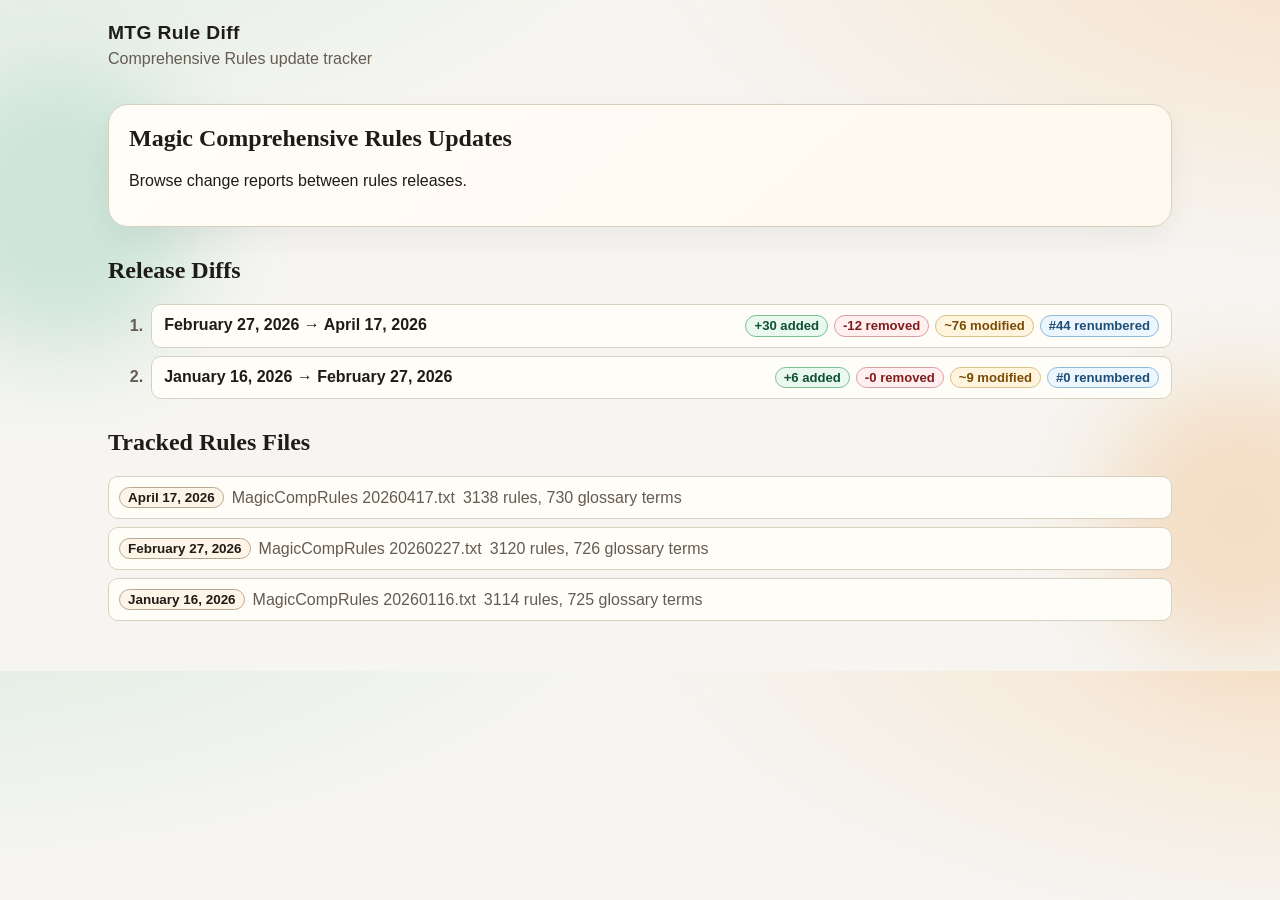
==== html/index.html @ 4507c77b "Slop" ====
<!doctype html>
<html lang="en">
  <head>
    <meta charset="utf-8" />
    <meta name="viewport" content="width=device-width, initial-scale=1" />
    <title>MTG Rule Diff</title>
    <link rel="stylesheet" href="assets/styles.css" />
  </head>
  <body>
    <div class="bg-orb orb-a"></div>
    <div class="bg-orb orb-b"></div>
    <header class="site-header">
      <a class="brand" href="index.html">MTG Rule Diff</a>
      <p class="subtitle">Comprehensive Rules update tracker</p>
    </header>
    <main class="container">
      
    <section class="hero">
      <h1>Magic Comprehensive Rules Updates</h1>
      <p>
        Browse change reports between rules releases.
      </p>
    </section>

    <section>
      <h2>Release Diffs</h2>
      <ol class="timeline">
        <li class="timeline-item">
              <a class="timeline-link" href="releases/20260227_to_20260417.html">
                <span class="timeline-dates">February 27, 2026 → April 17, 2026</span>
                <span class="timeline-stats">
                  <span class="count-pill added">+30 added</span>
                  <span class="count-pill removed">-12 removed</span>
                  <span class="count-pill modified">~76 modified</span>
                  <span class="count-pill renumbered">#44 renumbered</span>
                </span>
              </a>
            </li> <li class="timeline-item">
              <a class="timeline-link" href="releases/20260116_to_20260227.html">
                <span class="timeline-dates">January 16, 2026 → February 27, 2026</span>
                <span class="timeline-stats">
                  <span class="count-pill added">+6 added</span>
                  <span class="count-pill removed">-0 removed</span>
                  <span class="count-pill modified">~9 modified</span>
                  <span class="count-pill renumbered">#0 renumbered</span>
                </span>
              </a>
            </li>
      </ol>
    </section>

    <section>
      <h2>Tracked Rules Files</h2>
      <ul class="release-list">
        <li>
              <span class="pill">April 17, 2026</span>
              <span class="muted">MagicCompRules 20260417.txt</span>
              <span class="muted">3138 rules, 730 glossary terms</span>
            </li> <li>
              <span class="pill">February 27, 2026</span>
              <span class="muted">MagicCompRules 20260227.txt</span>
              <span class="muted">3120 rules, 726 glossary terms</span>
            </li> <li>
              <span class="pill">January 16, 2026</span>
              <span class="muted">MagicCompRules 20260116.txt</span>
              <span class="muted">3114 rules, 725 glossary terms</span>
            </li>
      </ul>
    </section>
    
    </main>
  </body>
</html>
---- html/assets/styles.css ----
:root {
  --bg: #f6f5f1;
  --paper: #fffdf8;
  --ink: #1f1b16;
  --muted: #655b4f;
  --line: #d8cfbf;
  --accent: #0f766e;
  --accent-2: #b45309;
  --good: #166534;
  --bad: #991b1b;
  --radius: 16px;
}

* { box-sizing: border-box; }
body {
  margin: 0;
  font-family: "Avenir Next", "Gill Sans", "Trebuchet MS", sans-serif;
  color: var(--ink);
  background:
    radial-gradient(1200px 500px at -10% -20%, #d8eadf 0%, transparent 65%),
    radial-gradient(1100px 480px at 110% -10%, #f7dfc6 0%, transparent 70%),
    var(--bg);
}

.bg-orb {
  position: fixed;
  width: 280px;
  height: 280px;
  border-radius: 50%;
  filter: blur(45px);
  z-index: -1;
  opacity: 0.35;
}
.orb-a { top: 8%; left: -80px; background: #82c7ae; }
.orb-b { top: 42%; right: -100px; background: #f1b67a; }

.site-header {
  max-width: 1100px;
  margin: 0 auto;
  padding: 22px 18px 8px;
}
.brand {
  text-decoration: none;
  color: var(--ink);
  font-weight: 800;
  font-size: 1.2rem;
  letter-spacing: 0.02em;
}
.subtitle { color: var(--muted); margin-top: 6px; }

.container {
  max-width: 1100px;
  margin: 0 auto;
  padding: 12px 18px 50px;
}

.hero {
  background: linear-gradient(140deg, #fffdf8, #fff8ee);
  border: 1px solid var(--line);
  border-radius: calc(var(--radius) + 4px);
  padding: 20px;
  margin-bottom: 24px;
  box-shadow: 0 12px 30px rgba(0, 0, 0, 0.05);
}

h1, h2, h3, h4 {
  font-family: "Palatino", "Book Antiqua", "Times New Roman", serif;
  margin-top: 0;
}
h2 { margin-top: 30px; }

.muted { color: var(--muted); }

.stat-grid {
  display: grid;
  grid-template-columns: repeat(auto-fit, minmax(140px, 1fr));
  gap: 10px;
  margin-top: 12px;
}
.stat-card {
  background: var(--paper);
  border: 1px solid var(--line);
  border-radius: 12px;
  padding: 10px;
}
.stat-label { color: var(--muted); font-size: 0.88rem; }
.stat-value { font-size: 1.5rem; font-weight: 750; }

.timeline {
  list-style: none;
  counter-reset: diffindex;
  margin: 0;
  padding-left: 0;
  display: flex;
  flex-direction: column;
  gap: 8px;
}
.timeline-item {
  counter-increment: diffindex;
  margin: 0;
  display: grid;
  grid-template-columns: 2.2rem 1fr;
  gap: 8px;
  align-items: center;
}
.timeline-item::before {
  content: counter(diffindex) ".";
  color: var(--muted);
  font-weight: 700;
  font-variant-numeric: tabular-nums;
  text-align: right;
}
.timeline-link {
  display: flex;
  justify-content: space-between;
  gap: 10px;
  align-items: baseline;
  text-decoration: none;
  color: inherit;
  background: var(--paper);
  border: 1px solid var(--line);
  border-radius: 10px;
  padding: 10px 12px;
  width: 100%;
}
.timeline-link:hover {
  background: #fff9ef;
}
.timeline-dates {
  font-weight: 700;
}
.timeline-stats {
  display: flex;
  flex-wrap: wrap;
  gap: 6px;
  font-size: 0.9rem;
  justify-content: flex-end;
}

.count-pill {
  display: inline-flex;
  align-items: center;
  border: 1px solid #c9bc9f;
  border-radius: 999px;
  padding: 2px 8px;
  font-size: 0.82rem;
  font-weight: 700;
  line-height: 1.2;
  white-space: nowrap;
}
.count-pill.added {
  border-color: #7cbf93;
  background: #eaf9ef;
  color: #0f5132;
}
.count-pill.removed {
  border-color: #d7a0a0;
  background: #ffefef;
  color: #7f1d1d;
}
.count-pill.modified {
  border-color: #d9c089;
  background: #fff5df;
  color: #7a4b03;
}
.count-pill.renumbered {
  border-color: #8fb9d9;
  background: #ecf6ff;
  color: #1f4d76;
}

.release-list {
  list-style: none;
  margin: 0;
  padding: 0;
  display: flex;
  flex-direction: column;
  gap: 8px;
}
.release-list li {
  display: flex;
  flex-wrap: wrap;
  gap: 8px;
  align-items: center;
  background: var(--paper);
  border: 1px solid var(--line);
  border-radius: 10px;
  padding: 10px;
}

.rule-detail {
  border: 1px solid var(--line);
  background: var(--paper);
  border-radius: 12px;
  padding: 8px 12px;
  margin: 10px 0;
}
.rule-detail summary {
  cursor: pointer;
  font-weight: 650;
}
.arrow { margin: 0 5px; color: var(--muted); }

.pill {
  display: inline-block;
  border: 1px solid #b6a98f;
  background: #fef5e8;
  border-radius: 999px;
  padding: 2px 8px;
  font-size: 0.84rem;
  font-weight: 700;
}
.pill.added { border-color: #7cbf93; background: #eaf9ef; color: #0f5132; }
.pill.removed { border-color: #d7a0a0; background: #ffefef; color: #7f1d1d; }

.diff-grid {
  display: grid;
  grid-template-columns: 1fr 1fr;
  gap: 12px;
  margin-top: 10px;
}
.rule-text {
  margin: 0;
  line-height: 1.55;
  padding: 10px;
  border: 1px dashed var(--line);
  border-radius: 10px;
  background: #fff;
}

.tok-ins {
  background: #d8f6df;
  border-radius: 4px;
  box-decoration-break: clone;
}
.tok-del {
  background: #ffdede;
  border-radius: 4px;
  text-decoration: line-through;
  box-decoration-break: clone;
}

@media (max-width: 820px) {
  .diff-grid { grid-template-columns: 1fr; }
  .timeline-link { flex-direction: column; align-items: flex-start; }
  .timeline-stats { justify-content: flex-start; }
  .site-header { padding: 18px 14px 6px; }
  .container { padding: 10px 14px 40px; }
}
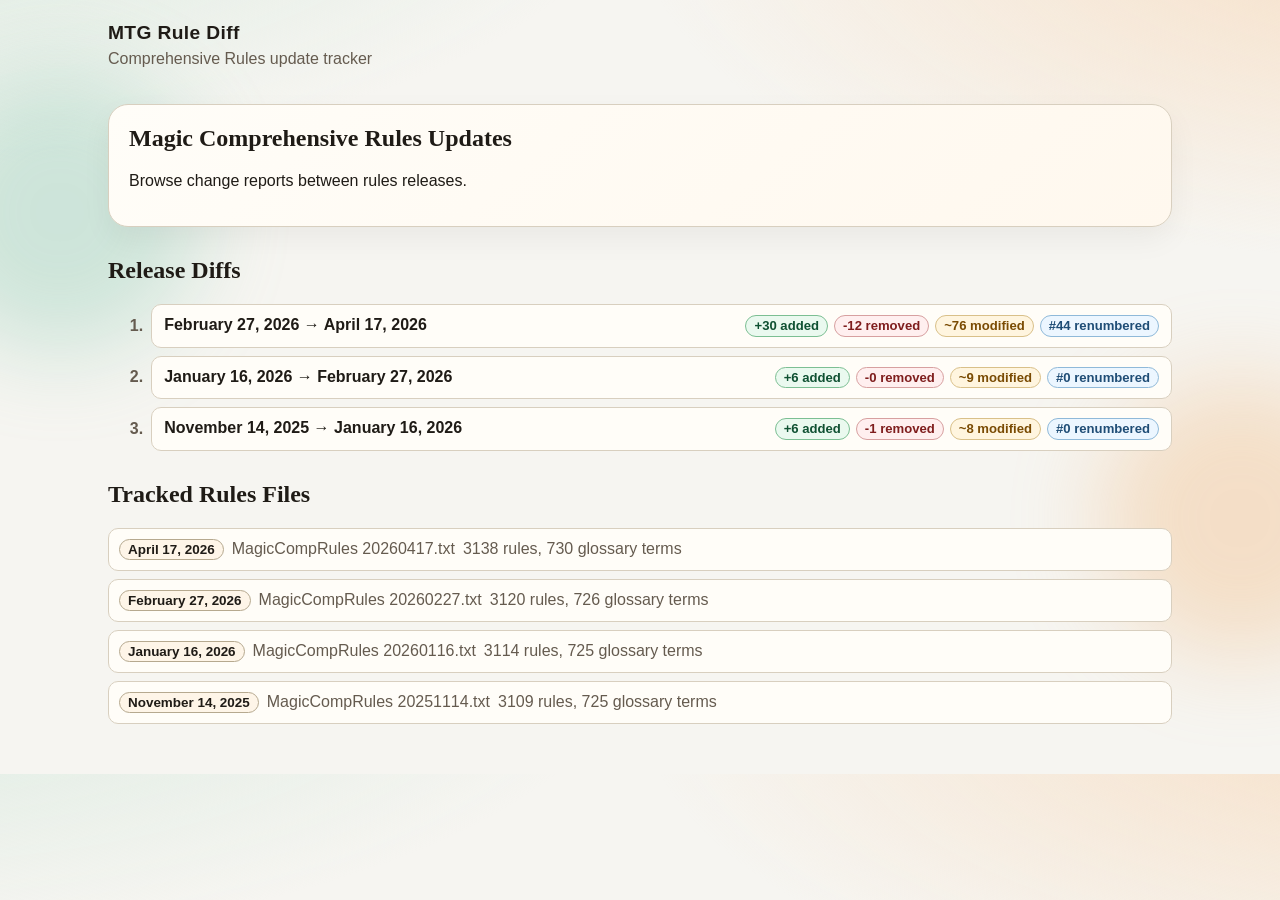
==== commit 08c24f92: "More slop" ====
--- a/html/index.html
+++ b/html/index.html
@@ -45,6 +45,16 @@
                   <span class="count-pill renumbered">#0 renumbered</span>
                 </span>
               </a>
+            </li> <li class="timeline-item">
+              <a class="timeline-link" href="releases/20251114_to_20260116.html">
+                <span class="timeline-dates">November 14, 2025 → January 16, 2026</span>
+                <span class="timeline-stats">
+                  <span class="count-pill added">+6 added</span>
+                  <span class="count-pill removed">-1 removed</span>
+                  <span class="count-pill modified">~8 modified</span>
+                  <span class="count-pill renumbered">#0 renumbered</span>
+                </span>
+              </a>
             </li>
       </ol>
     </section>
@@ -64,6 +74,10 @@
               <span class="pill">January 16, 2026</span>
               <span class="muted">MagicCompRules 20260116.txt</span>
               <span class="muted">3114 rules, 725 glossary terms</span>
+            </li> <li>
+              <span class="pill">November 14, 2025</span>
+              <span class="muted">MagicCompRules 20251114.txt</span>
+              <span class="muted">3109 rules, 725 glossary terms</span>
             </li>
       </ul>
     </section>
--- a/html/assets/styles.css
+++ b/html/assets/styles.css
@@ -247,3 +247,154 @@
   .site-header { padding: 18px 14px 6px; }
   .container { padding: 10px 14px 40px; }
 }
+
+/* ── Document view ─────────────────────────────────────────────────────────── */
+
+.change-nav {
+  background: var(--paper);
+  border: 1px solid var(--line);
+  border-radius: 12px;
+  padding: 12px 14px;
+  margin-bottom: 20px;
+}
+.change-nav-title {
+  font-size: 0.8rem;
+  font-weight: 700;
+  color: var(--muted);
+  margin-bottom: 8px;
+  text-transform: uppercase;
+  letter-spacing: 0.06em;
+}
+.change-nav-links {
+  display: flex;
+  flex-wrap: wrap;
+  gap: 5px;
+  max-height: 180px;
+  overflow-y: auto;
+}
+.change-nav-links a { text-decoration: none; }
+
+.doc-view {
+  display: flex;
+  flex-direction: column;
+  gap: 3px;
+}
+
+/* Collapsed unchanged group */
+.unchanged-group {
+  border: none;
+  background: transparent;
+  padding: 0;
+  margin: 0;
+}
+.unchanged-group > summary {
+  cursor: pointer;
+  list-style: none;
+  display: flex;
+  align-items: center;
+  gap: 8px;
+  padding: 5px 10px;
+  border-radius: 8px;
+  border: 1px dashed #c9c0af;
+  color: var(--muted);
+  font-size: 0.84rem;
+  user-select: none;
+  transition: background 0.15s;
+}
+.unchanged-group > summary::-webkit-details-marker { display: none; }
+.unchanged-group > summary::marker { display: none; }
+.unchanged-group > summary:hover { background: #f0ece4; }
+.expand-chevron {
+  display: inline-block;
+  font-style: normal;
+  font-size: 1rem;
+  line-height: 1;
+  transition: transform 0.18s;
+  flex-shrink: 0;
+}
+.unchanged-group[open] > summary .expand-chevron { transform: rotate(90deg); }
+.range-hint {
+  font-family: "Menlo", "Monaco", monospace;
+  font-size: 0.76rem;
+  opacity: 0.65;
+  margin-left: auto;
+}
+.unchanged-rules-list {
+  border-left: 2px solid #d8cfbf;
+  margin-left: 18px;
+  padding: 4px 0;
+}
+.doc-rule.unchanged {
+  display: grid;
+  grid-template-columns: 7ch 1fr;
+  gap: 10px;
+  padding: 3px 12px;
+  font-size: 0.87rem;
+  line-height: 1.5;
+}
+
+/* Changed rule cards */
+.doc-rule.modified,
+.doc-rule.added,
+.doc-rule.removed,
+.doc-rule.renumbered,
+.doc-rule.renumbered-and-modified {
+  border-radius: 10px;
+  border: 1px solid;
+  padding: 12px 14px;
+  margin: 6px 0;
+}
+.doc-rule.modified { background: #fffdf5; border-color: #e6cc88; }
+.doc-rule.added    { background: #f0faf3; border-color: #7cbf93; }
+.doc-rule.removed  { background: #fff5f5; border-color: #d7a0a0; }
+.doc-rule.renumbered              { background: #f0f6ff; border-color: #8fb9d9; }
+.doc-rule.renumbered-and-modified { background: #f8f0ff; border-color: #c4a0d9; }
+
+.rule-header {
+  display: flex;
+  align-items: center;
+  gap: 6px;
+  margin-bottom: 10px;
+  flex-wrap: wrap;
+}
+.doc-rule-num {
+  font-weight: 700;
+  font-family: "Menlo", "Monaco", monospace;
+  font-size: 0.88rem;
+  color: var(--muted);
+  white-space: nowrap;
+}
+.doc-rule-num.modified           { color: #7a4b03; }
+.doc-rule-num.added              { color: #0f5132; }
+.doc-rule-num.removed            { color: #7f1d1d; }
+.doc-rule-num.renumbered         { color: #1f4d76; }
+.doc-rule-num.renumbered-and-modified { color: #4b1d7a; }
+
+.change-badge {
+  display: inline-flex;
+  align-items: center;
+  border-radius: 999px;
+  padding: 1px 8px;
+  font-size: 0.75rem;
+  font-weight: 700;
+  letter-spacing: 0.01em;
+}
+.change-badge.modified           { background: #fff5df; color: #7a4b03; border: 1px solid #d9c089; }
+.change-badge.added              { background: #eaf9ef; color: #0f5132; border: 1px solid #7cbf93; }
+.change-badge.removed            { background: #ffefef; color: #7f1d1d; border: 1px solid #d7a0a0; }
+.change-badge.renumbered         { background: #ecf6ff; color: #1f4d76; border: 1px solid #8fb9d9; }
+.change-badge.renumbered-modified { background: #f5edff; color: #4b1d7a; border: 1px solid #c4a0d9; }
+
+.version-label {
+  font-size: 0.75rem;
+  font-weight: 700;
+  color: var(--muted);
+  margin-bottom: 4px;
+  text-transform: uppercase;
+  letter-spacing: 0.05em;
+}
+.removed-text {
+  opacity: 0.72;
+  text-decoration: line-through;
+  text-decoration-color: #d7a0a0;
+}
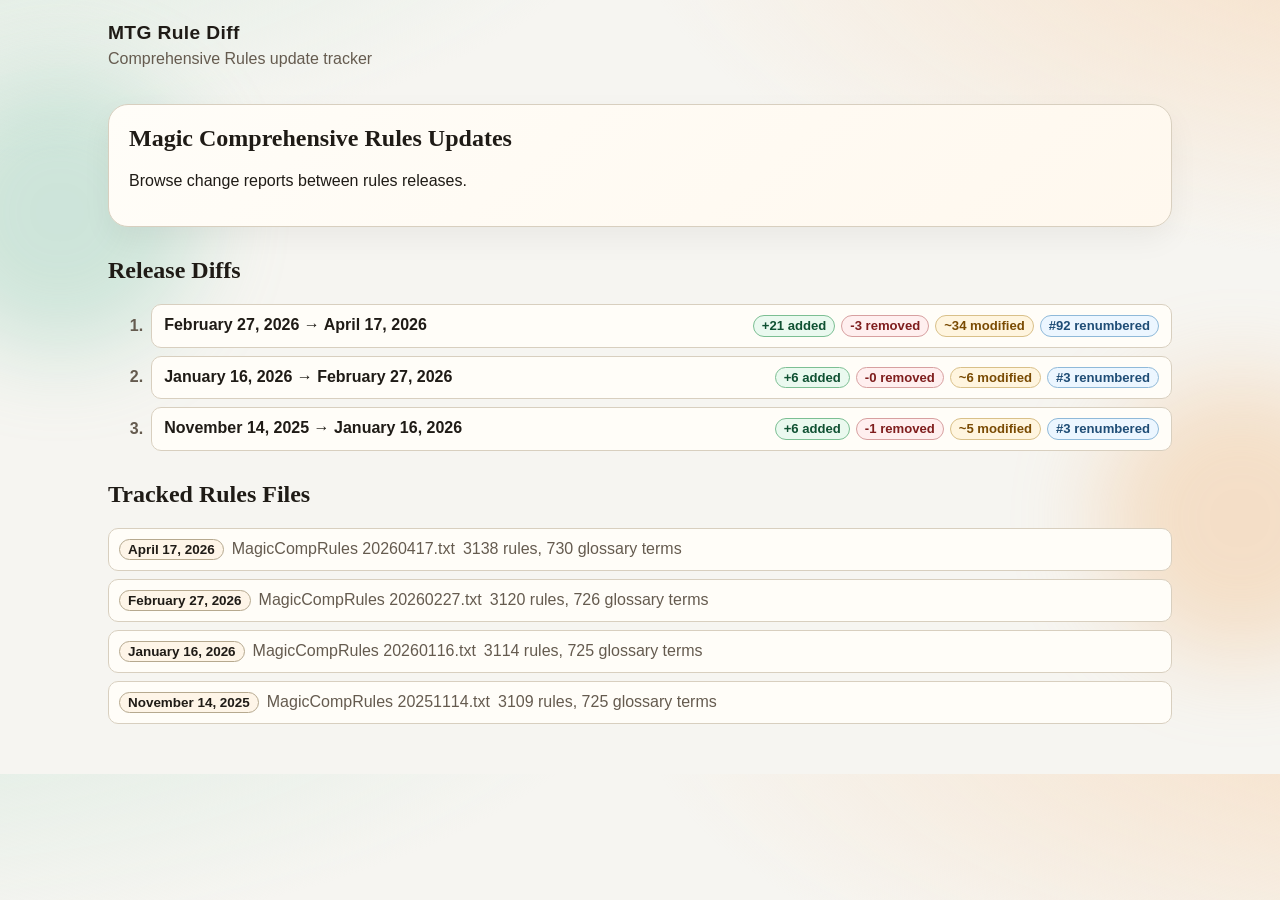
==== commit 79020805: "More slop" ====
--- a/html/index.html
+++ b/html/index.html
@@ -29,10 +29,10 @@
               <a class="timeline-link" href="releases/20260227_to_20260417.html">
                 <span class="timeline-dates">February 27, 2026 → April 17, 2026</span>
                 <span class="timeline-stats">
-                  <span class="count-pill added">+30 added</span>
-                  <span class="count-pill removed">-12 removed</span>
-                  <span class="count-pill modified">~76 modified</span>
-                  <span class="count-pill renumbered">#44 renumbered</span>
+                  <span class="count-pill added">+21 added</span>
+                  <span class="count-pill removed">-3 removed</span>
+                  <span class="count-pill modified">~34 modified</span>
+                  <span class="count-pill renumbered">#92 renumbered</span>
                 </span>
               </a>
             </li> <li class="timeline-item">
@@ -41,8 +41,8 @@
                 <span class="timeline-stats">
                   <span class="count-pill added">+6 added</span>
                   <span class="count-pill removed">-0 removed</span>
-                  <span class="count-pill modified">~9 modified</span>
-                  <span class="count-pill renumbered">#0 renumbered</span>
+                  <span class="count-pill modified">~6 modified</span>
+                  <span class="count-pill renumbered">#3 renumbered</span>
                 </span>
               </a>
             </li> <li class="timeline-item">
@@ -51,8 +51,8 @@
                 <span class="timeline-stats">
                   <span class="count-pill added">+6 added</span>
                   <span class="count-pill removed">-1 removed</span>
-                  <span class="count-pill modified">~8 modified</span>
-                  <span class="count-pill renumbered">#0 renumbered</span>
+                  <span class="count-pill modified">~5 modified</span>
+                  <span class="count-pill renumbered">#3 renumbered</span>
                 </span>
               </a>
             </li>
--- a/html/assets/styles.css
+++ b/html/assets/styles.css
@@ -251,11 +251,17 @@
 /* ── Document view ─────────────────────────────────────────────────────────── */
 
 .change-nav {
-  background: var(--paper);
+  position: sticky;
+  top: 0;
+  z-index: 100;
+  background: rgba(255, 253, 248, 0.92);
+  backdrop-filter: blur(10px);
+  -webkit-backdrop-filter: blur(10px);
   border: 1px solid var(--line);
   border-radius: 12px;
   padding: 12px 14px;
   margin-bottom: 20px;
+  box-shadow: 0 4px 16px rgba(0, 0, 0, 0.07);
 }
 .change-nav-title {
   font-size: 0.8rem;
@@ -398,3 +404,50 @@
   text-decoration: line-through;
   text-decoration-color: #d7a0a0;
 }
+
+/* Collapsed renumber group */
+.renumber-group {
+  border: none;
+  background: transparent;
+  padding: 0;
+  margin: 3px 0;
+}
+.renumber-group > summary {
+  cursor: pointer;
+  list-style: none;
+  display: flex;
+  align-items: center;
+  gap: 8px;
+  padding: 5px 10px;
+  border-radius: 8px;
+  border: 1px dashed #8fb9d9;
+  color: #1f4d76;
+  font-size: 0.84rem;
+  user-select: none;
+  transition: background 0.15s;
+  background: #f4f9ff;
+}
+.renumber-group > summary::-webkit-details-marker { display: none; }
+.renumber-group > summary::marker { display: none; }
+.renumber-group > summary:hover { background: #e6f1fb; }
+.renumber-group[open] > summary .expand-chevron { transform: rotate(90deg); }
+.renumber-rules-list {
+  border-left: 2px solid #8fb9d9;
+  margin-left: 18px;
+  padding: 4px 0;
+}
+.doc-renumber-row {
+  display: grid;
+  grid-template-columns: 7ch 1.2rem 7ch 1fr;
+  gap: 6px;
+  align-items: baseline;
+  padding: 3px 12px;
+  font-size: 0.87rem;
+  line-height: 1.5;
+}
+.renumber-row-text {
+  color: var(--muted);
+  white-space: nowrap;
+  overflow: hidden;
+  text-overflow: ellipsis;
+}
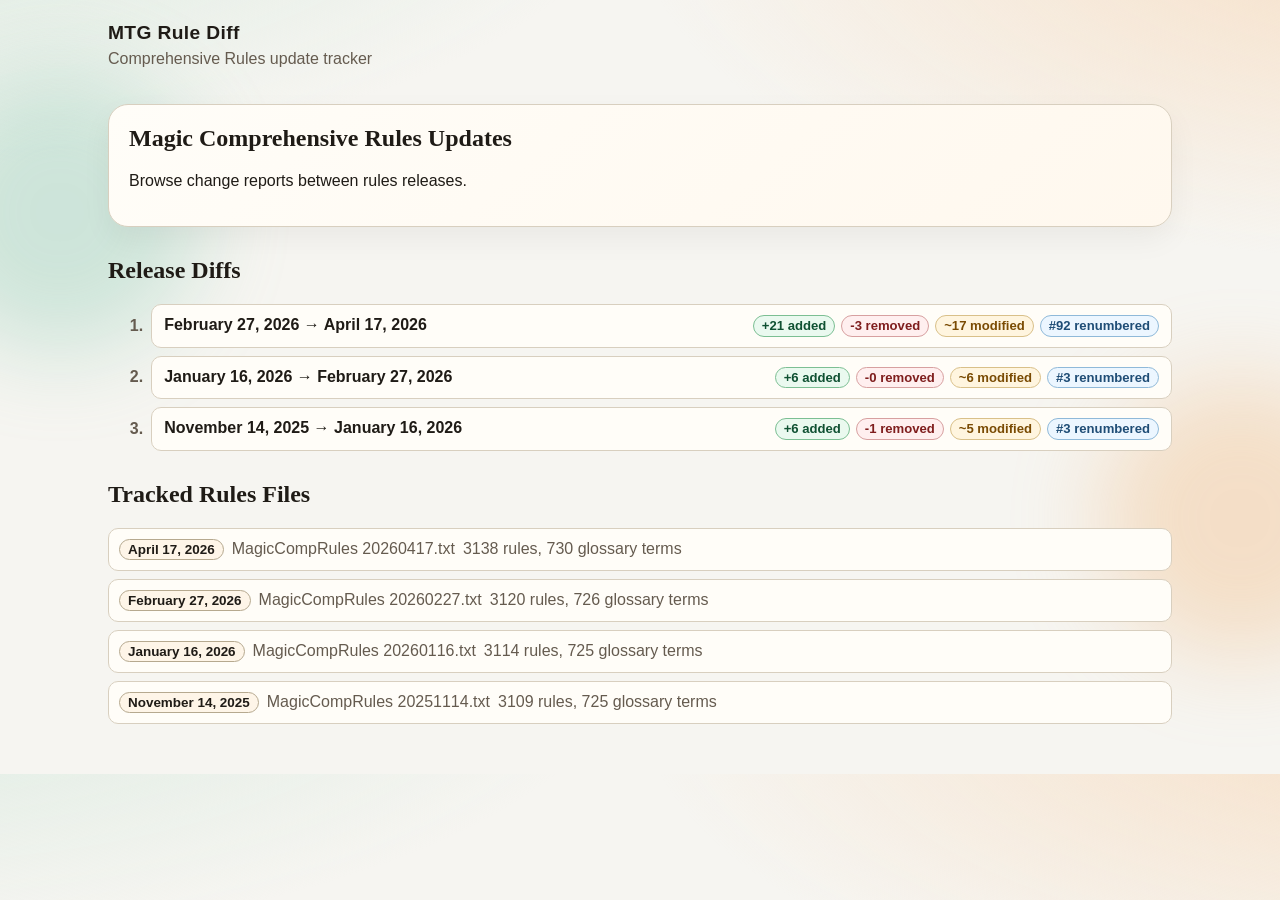
==== commit 478e171d: "More slop" ====
--- a/html/index.html
+++ b/html/index.html
@@ -31,7 +31,7 @@
                 <span class="timeline-stats">
                   <span class="count-pill added">+21 added</span>
                   <span class="count-pill removed">-3 removed</span>
-                  <span class="count-pill modified">~34 modified</span>
+                  <span class="count-pill modified">~17 modified</span>
                   <span class="count-pill renumbered">#92 renumbered</span>
                 </span>
               </a>
--- a/html/assets/styles.css
+++ b/html/assets/styles.css
@@ -438,7 +438,7 @@
 }
 .doc-renumber-row {
   display: grid;
-  grid-template-columns: 7ch 1.2rem 7ch 1fr;
+  grid-template-columns: 7ch auto auto 1fr;
   gap: 6px;
   align-items: baseline;
   padding: 3px 12px;
@@ -451,3 +451,17 @@
   overflow: hidden;
   text-overflow: ellipsis;
 }
+.renumber-refs-badge {
+  display: inline-flex;
+  align-items: center;
+  border-radius: 999px;
+  padding: 1px 6px;
+  font-size: 0.72rem;
+  font-weight: 700;
+  letter-spacing: 0.03em;
+  background: #ecf6ff;
+  color: #1f4d76;
+  border: 1px solid #8fb9d9;
+  white-space: nowrap;
+  flex-shrink: 0;
+}
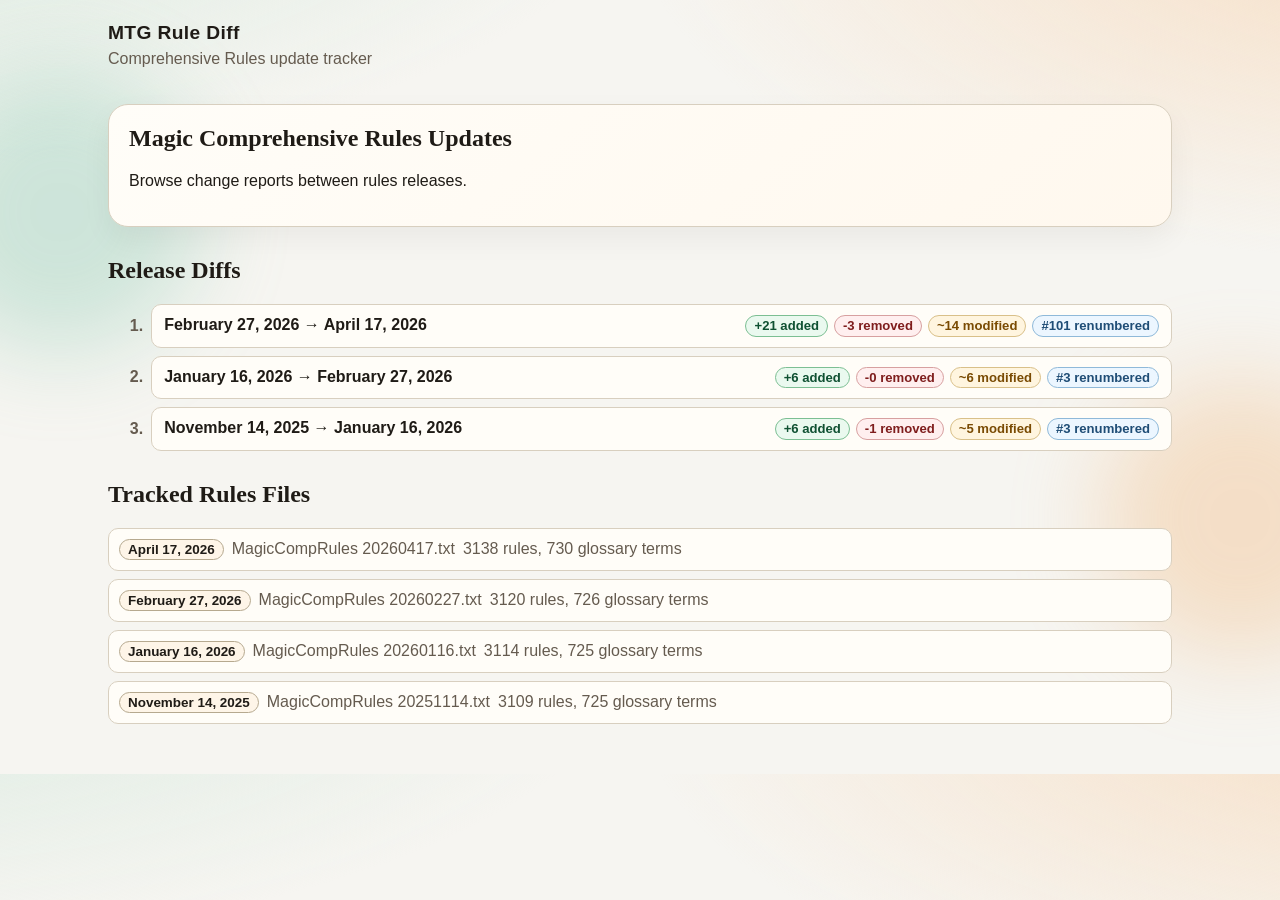
==== commit bce6237a: "More slop" ====
--- a/html/index.html
+++ b/html/index.html
@@ -31,8 +31,8 @@
                 <span class="timeline-stats">
                   <span class="count-pill added">+21 added</span>
                   <span class="count-pill removed">-3 removed</span>
-                  <span class="count-pill modified">~17 modified</span>
-                  <span class="count-pill renumbered">#92 renumbered</span>
+                  <span class="count-pill modified">~14 modified</span>
+                  <span class="count-pill renumbered">#101 renumbered</span>
                 </span>
               </a>
             </li> <li class="timeline-item">
@@ -83,5 +83,23 @@
     </section>
     
     </main>
+    <script>
+      (function () {
+        function updateScrollMargin() {
+          var nav = document.querySelector('.change-nav');
+          if (!nav) return;
+          var h = Math.round(nav.getBoundingClientRect().height) + 16;
+          var style = document.getElementById('scroll-margin-style');
+          if (!style) {
+            style = document.createElement('style');
+            style.id = 'scroll-margin-style';
+            document.head.appendChild(style);
+          }
+          style.textContent = '.doc-rule, .renumber-group { scroll-margin-top: ' + h + 'px; }';
+        }
+        updateScrollMargin();
+        window.addEventListener('resize', updateScrollMargin);
+      })();
+    </script>
   </body>
 </html>
--- a/html/assets/styles.css
+++ b/html/assets/styles.css
@@ -339,6 +339,12 @@
   line-height: 1.5;
 }
 
+/* Offset anchor targets below the sticky nav (updated dynamically by JS) */
+.doc-rule,
+.renumber-group {
+  scroll-margin-top: 120px;
+}
+
 /* Changed rule cards */
 .doc-rule.modified,
 .doc-rule.added,
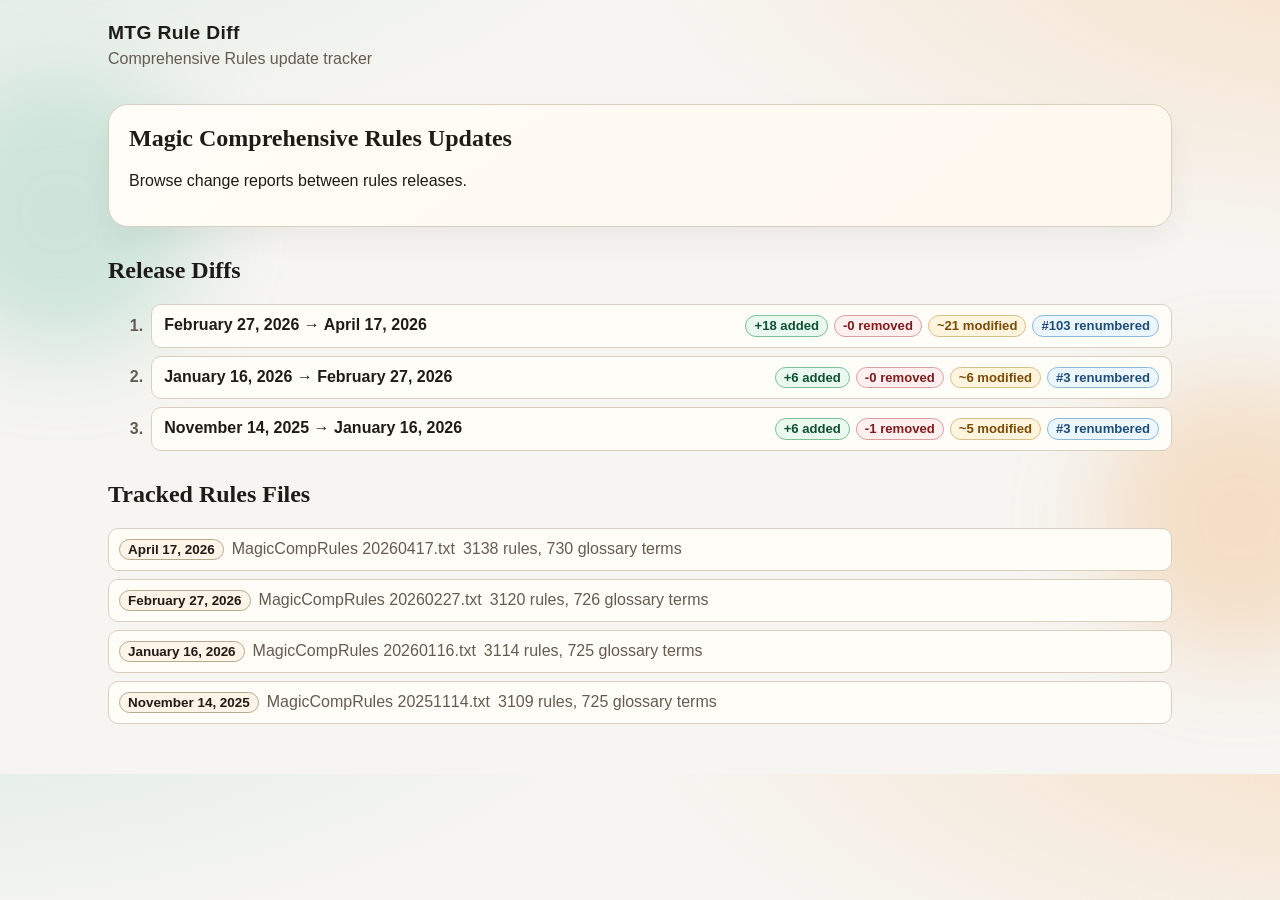
==== commit e88deada: "More slop" ====
--- a/html/index.html
+++ b/html/index.html
@@ -29,10 +29,10 @@
               <a class="timeline-link" href="releases/20260227_to_20260417.html">
                 <span class="timeline-dates">February 27, 2026 → April 17, 2026</span>
                 <span class="timeline-stats">
-                  <span class="count-pill added">+21 added</span>
-                  <span class="count-pill removed">-3 removed</span>
-                  <span class="count-pill modified">~14 modified</span>
-                  <span class="count-pill renumbered">#101 renumbered</span>
+                  <span class="count-pill added">+18 added</span>
+                  <span class="count-pill removed">-0 removed</span>
+                  <span class="count-pill modified">~21 modified</span>
+                  <span class="count-pill renumbered">#103 renumbered</span>
                 </span>
               </a>
             </li> <li class="timeline-item">
--- a/html/assets/styles.css
+++ b/html/assets/styles.css
@@ -437,6 +437,20 @@
 .renumber-group > summary::marker { display: none; }
 .renumber-group > summary:hover { background: #e6f1fb; }
 .renumber-group[open] > summary .expand-chevron { transform: rotate(90deg); }
+
+/* Added group — same layout as renumber-group but green */
+.added-group > summary {
+  border-color: #7cbf93;
+  color: #0f5132;
+  background: #f0faf3;
+}
+.added-group > summary:hover { background: #ddf3e4; }
+.added-group .doc-renumber-row {
+  grid-template-columns: 7ch 1fr;
+  grid-template-areas: 'num text';
+}
+.added-group .doc-renumber-row .doc-rule-num { grid-area: num; }
+.added-group .doc-renumber-row .renumber-text { grid-area: text; white-space: normal; word-break: break-word; }
 .renumber-rules-list {
   border-left: 2px solid #8fb9d9;
   margin-left: 18px;
@@ -453,9 +467,9 @@
 }
 .renumber-row-text {
   color: var(--muted);
-  white-space: nowrap;
-  overflow: hidden;
-  text-overflow: ellipsis;
+  white-space: normal;
+  overflow: visible;
+  word-break: break-word;
 }
 .renumber-refs-badge {
   display: inline-flex;
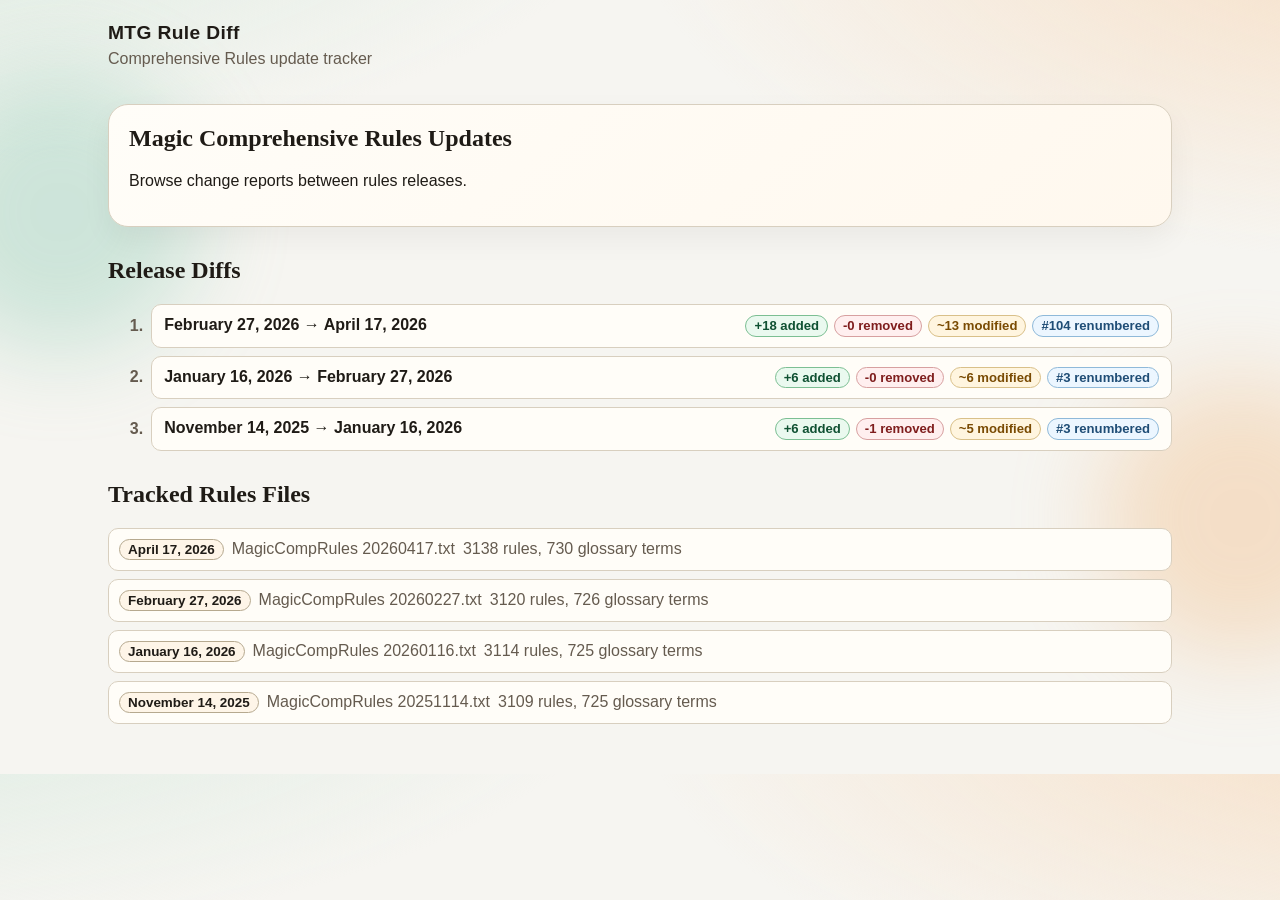
==== commit b9bd6755: "More slop" ====
--- a/html/index.html
+++ b/html/index.html
@@ -31,8 +31,8 @@
                 <span class="timeline-stats">
                   <span class="count-pill added">+18 added</span>
                   <span class="count-pill removed">-0 removed</span>
-                  <span class="count-pill modified">~21 modified</span>
-                  <span class="count-pill renumbered">#103 renumbered</span>
+                  <span class="count-pill modified">~13 modified</span>
+                  <span class="count-pill renumbered">#104 renumbered</span>
                 </span>
               </a>
             </li> <li class="timeline-item">
